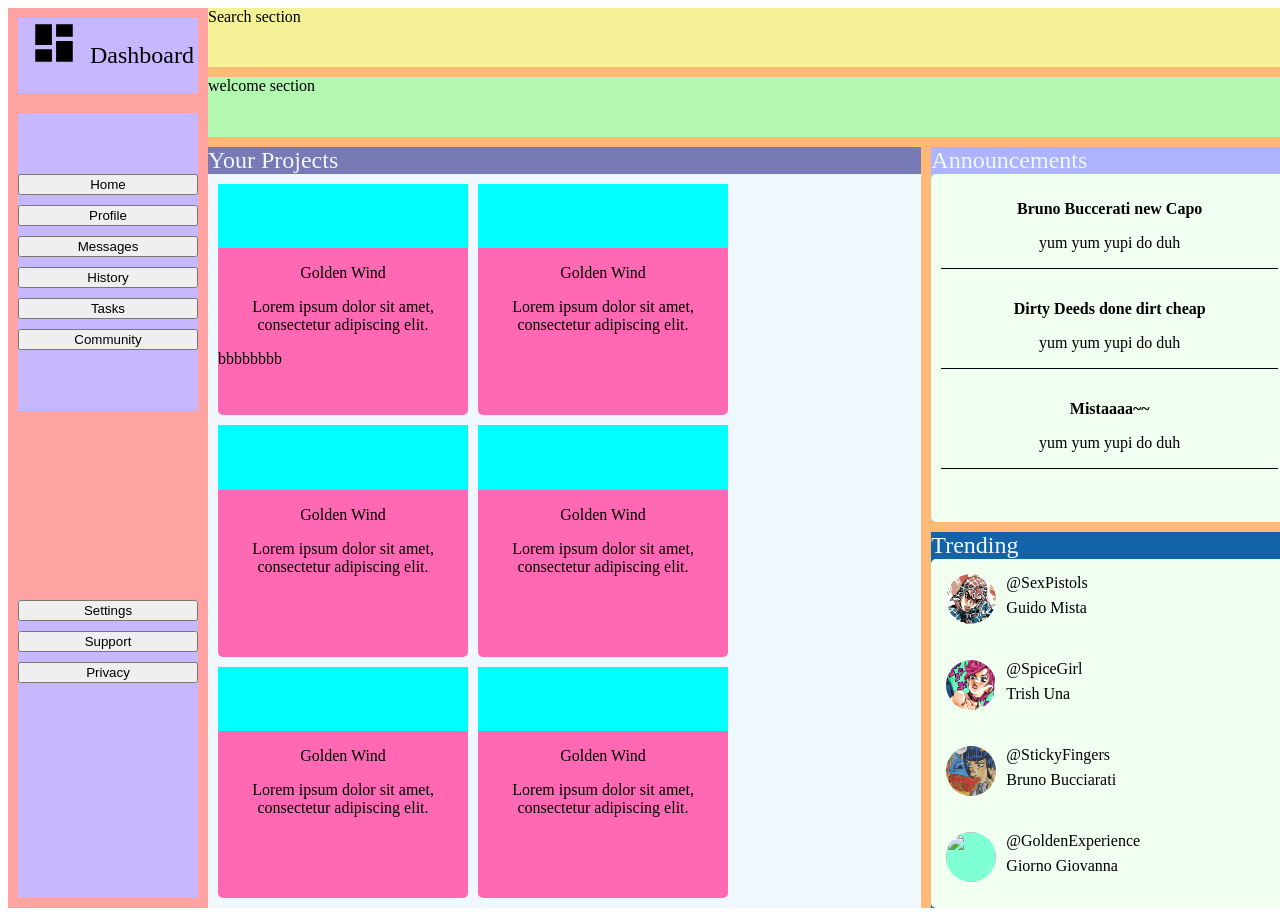
==== base.html @ cd418065 "setup scaffolding" ====
<!DOCTYPE html>
<html lang="en">
<head>
    <meta charset="UTF-8">
    <meta name="viewport" content="width=device-width, initial-scale=1.0">
    <title>Dashboard</title>
    <link rel="stylesheet" href="style.css">
   
</head>
<body>
    <div id="main-container">
        <div id="sidebar">
            <div id="icon">
                <img src="view-dashboard.svg" alt="dashboard icon">
                <p id="title">Dashboard</p>

            </div>
            <div id="general-btns">
                <button>Home</button>
                <button>Profile</button>
                <button>Messages</button>
                <button>History</button>
                <button>Tasks</button>
                <button>Community</button>

            </div>
            <div id="support-btns">
                <button>Settings</button>
                <button>Support</button>
                <button>Privacy</button>

            </div>
        
        </div>
        <div id="content">
            <div id="search">Search section</div>
            <div id="welcome">welcome section</div>
            <div id="projects">
                <div  class="section-title">Your Projects</div>
                <div id="projects-content">
                    <div class="project-card">
                        <div class="card-decor"></div>
                        <div class="card-content">
                        <p class="project-heading"> Golden Wind</p>
                        <p class="project-body">
                            Lorem ipsum dolor sit amet, consectetur adipiscing elit. 
                        </p>
                        </div>
                        <div class="card-icons">bbbbbbbb</div>
                        

                    </div>
                    <div class="project-card">
                        <div class="card-decor"></div>
                        <div class="card-content">
                        <p class="project-heading"> Golden Wind</p>
                        <p class="project-body">
                            Lorem ipsum dolor sit amet, consectetur adipiscing elit. 
                        </p>
                        </div>
                        <div class="card-icons"></div>
                        
                    </div>
                    <div class="project-card">
                        <div class="card-decor"></div>
                        <div class="card-content">
                        <p class="project-heading"> Golden Wind</p>
                        <p class="project-body">
                            Lorem ipsum dolor sit amet, consectetur adipiscing elit. 
                        </div>
                        <div class="card-icons"></div>
                        
                    </div>
                    <div class="project-card">
                        <div class="card-decor"></div>
                        <div class="card-content">
                        <p class="project-heading"> Golden Wind</p>
                        <p class="project-body">
                            Lorem ipsum dolor sit amet, consectetur adipiscing elit. 
                        </p>
                        </div>
                        <div class="card-icons"></div>
                        
                    </div>
                    <div class="project-card">
                        <div class="card-decor"></div>
                        <div class="card-content">
                        <p class="project-heading"> Golden Wind</p>
                        <p class="project-body">
                            Lorem ipsum dolor sit amet, consectetur adipiscing elit. 
                        </p>
                        </div>
                        <div class="card-icons"></div>
                        
                    </div>
                    <div class="project-card">
                        <div class="card-decor"></div>
                        <div class="card-content">
                        <p class="project-heading"> Golden Wind</p>
                        <p class="project-body">
                            Lorem ipsum dolor sit amet, consectetur adipiscing elit. 
                        </div>
                        <div class="card-icons"></div>
                        
                    </div>

                </div>

            </div>
            <div id="announcements">
                <div  class="section-title">Announcements</div>
                <div id="ann-content">
                    <div class="ann-item">
                        <p class="ann-heading">Bruno Buccerati new Capo</p>
                        <p class="ann-body">yum yum yupi do duh</p>
                    </div>
                    <div class="ann-item">
                        <p class="ann-heading">Dirty Deeds done dirt cheap</p>
                        <p class="ann-body">yum yum yupi do duh</p>
                    </div>
                    <div class="ann-item">
                        <p class="ann-heading">Mistaaaa~~</p>
                        <p class="ann-body">yum yum yupi do duh</p>
                    </div>
                </div>

            </div>
            <div id="trending">
                <div class="section-title">Trending</div>
                <div id="trending-content">
                    <div class="trend-grid">
                        <img class="trend-image" src="guido mista.jpeg" alt="">
                        <p class="trend-at">@SexPistols</p>
                        <p class="trend-name">Guido Mista</p>
                    </div>
                    <div class="trend-grid">
                        <img class="trend-image" src="trish.jpeg" alt="">
                        <p class="trend-at">@SpiceGirl</p>
                        <p class="trend-name">Trish Una</p>
                    </div>
                    <div class="trend-grid">
                        <img class="trend-image" src="bruno.jpeg" alt="">
                        <p class="trend-at">@StickyFingers</p>
                        <p class="trend-name">Bruno Bucciarati</p>
                    </div>
                    <div class="trend-grid">
                        <img class="trend-image" src="" alt="">
                        <p class="trend-at">@GoldenExperience</p>
                        <p class="trend-name">Giorno Giovanna</p>
                    </div>
                </div>
            </div>
        </div>
    </div>
</body>
</html>
---- style.css ----
#main-container{
    min-width: 100vw;
    min-height: 100vh;
    display: grid;
    grid-template-columns: minmax(max-content,200px) 3fr ;
}
#sidebar{
    background-color: rgb(255, 162, 162);
    display: grid;
    gap:20px;
    grid-template-rows: max-content 2fr 1fr 2fr ;
    grid-template-areas: "title"
                        "general-buttons"
                        "."
                        "support-buttons";
    padding: 10px;
                        
}
#general-btns{
    grid-area: general-buttons;
    background-color: rgb(199, 183, 255);
    display: flex;
    flex-flow: column;
    gap: 10px;
    justify-content: center;
}
#support-btns{
    grid-area: support-buttons;
    background-color: rgb(199, 183, 255);
    display: flex;
    flex-flow: column;
    gap: 10px;
    justify-content: flex-start;
}
#icon{
    grid-area: title;
    display: flex;
    flex-basis: row;
    font-size: 1.5rem;
    justify-content: baseline;
    background-color: rgb(199, 183, 255);
}
#icon>img{
    width:clamp(50px,40%,150px);
    height:clamp(50px,40%,150px);
    
}
#content{
    background-color: rgb(255, 185, 119);
    display: grid;
    gap: 10px;

    grid-template-columns: 2fr 1fr;
    grid-template-rows: 1fr 1fr 2fr 2fr 2fr 2fr 2fr 2fr ;
    grid-template-areas: "search search"
                            "welcome welcome"
                            "projects announcements"
                            "projects announcements"
                            "projects announcements"
                            "projects trending"
                            "projects trending"
                            "projects trending";
}
.section-title{
    color: aliceblue;
    font-size: 1.5rem;
}
#search{
    background-color: rgb(244, 241, 151);
    grid-area: search;
}
#welcome{
    background-color: rgb(178, 248, 176);
    grid-area: welcome;
}
#announcements,#trending,#projects{
    display: grid;
    grid-template-rows: max-content 1fr ;
}
#projects{
    background-color: rgb(119, 122, 180);
    grid-area: projects;
}
#projects-content{
    background-color: aliceblue;
    padding: 10px;
    display: grid;
    grid-template-columns: repeat(auto-fill,minmax(min-content,250px));
    gap: 10px;

}
.project-card{
    min-width: 200px;
    min-height: 150px;
    margin: 0;
    background-color: hotpink;
    display: flex;
    flex-flow: column wrap;
    border-radius: 5px;
    
}
.card-decor{
    background-color: aqua;
    flex: 1;
    width: 100%;
    height: 9px;
}
.card-content{
    text-align: center;
    flex: 1;
}
.card-icons{
   flex: 1;

     
}

#ann-content, #trending-content{
    display: flex;
    flex-flow: column;
    justify-content: flex-start;
    text-align: center;
    padding: 10px;
    background-color: honeydew;
    border-radius: 5px;
    gap: 15px;
}

#announcements{
    background-color: rgb(172, 180, 255);
    grid-area: announcements;
    
    
}
.ann-heading{
    font-weight: bolder;
    
}
.ann-item{
    border-bottom: 1px solid black;
}

#trending{
    background-color: rgb(19, 99, 169);
    grid-area: trending;
   
}

.trend-grid{
    display: grid;
    grid-template-columns: max-content 1fr;
    grid-template-rows: repeat(2,max-content);
    grid-template-areas: "image at"
                        "image name";
    
    padding: 5px;
    column-gap: 10px;
    flex: 1;
    
    
   
}
.trend-grid .trend-image{
    grid-area: image;
    background-color: aquamarine;
    border-radius: 50%;
    width: 50px;
    height: 50px;
    
   
}
.trend-grid .trend-at{
    grid-area: at;
    justify-self: start;
    
    
}
.trend-grid .trend-name{
    grid-area: name;
    justify-self: start;
    align-self: self-start;
    
    
}
.trend-at, .trend-name{
    margin: 0;
    padding: 0;

}
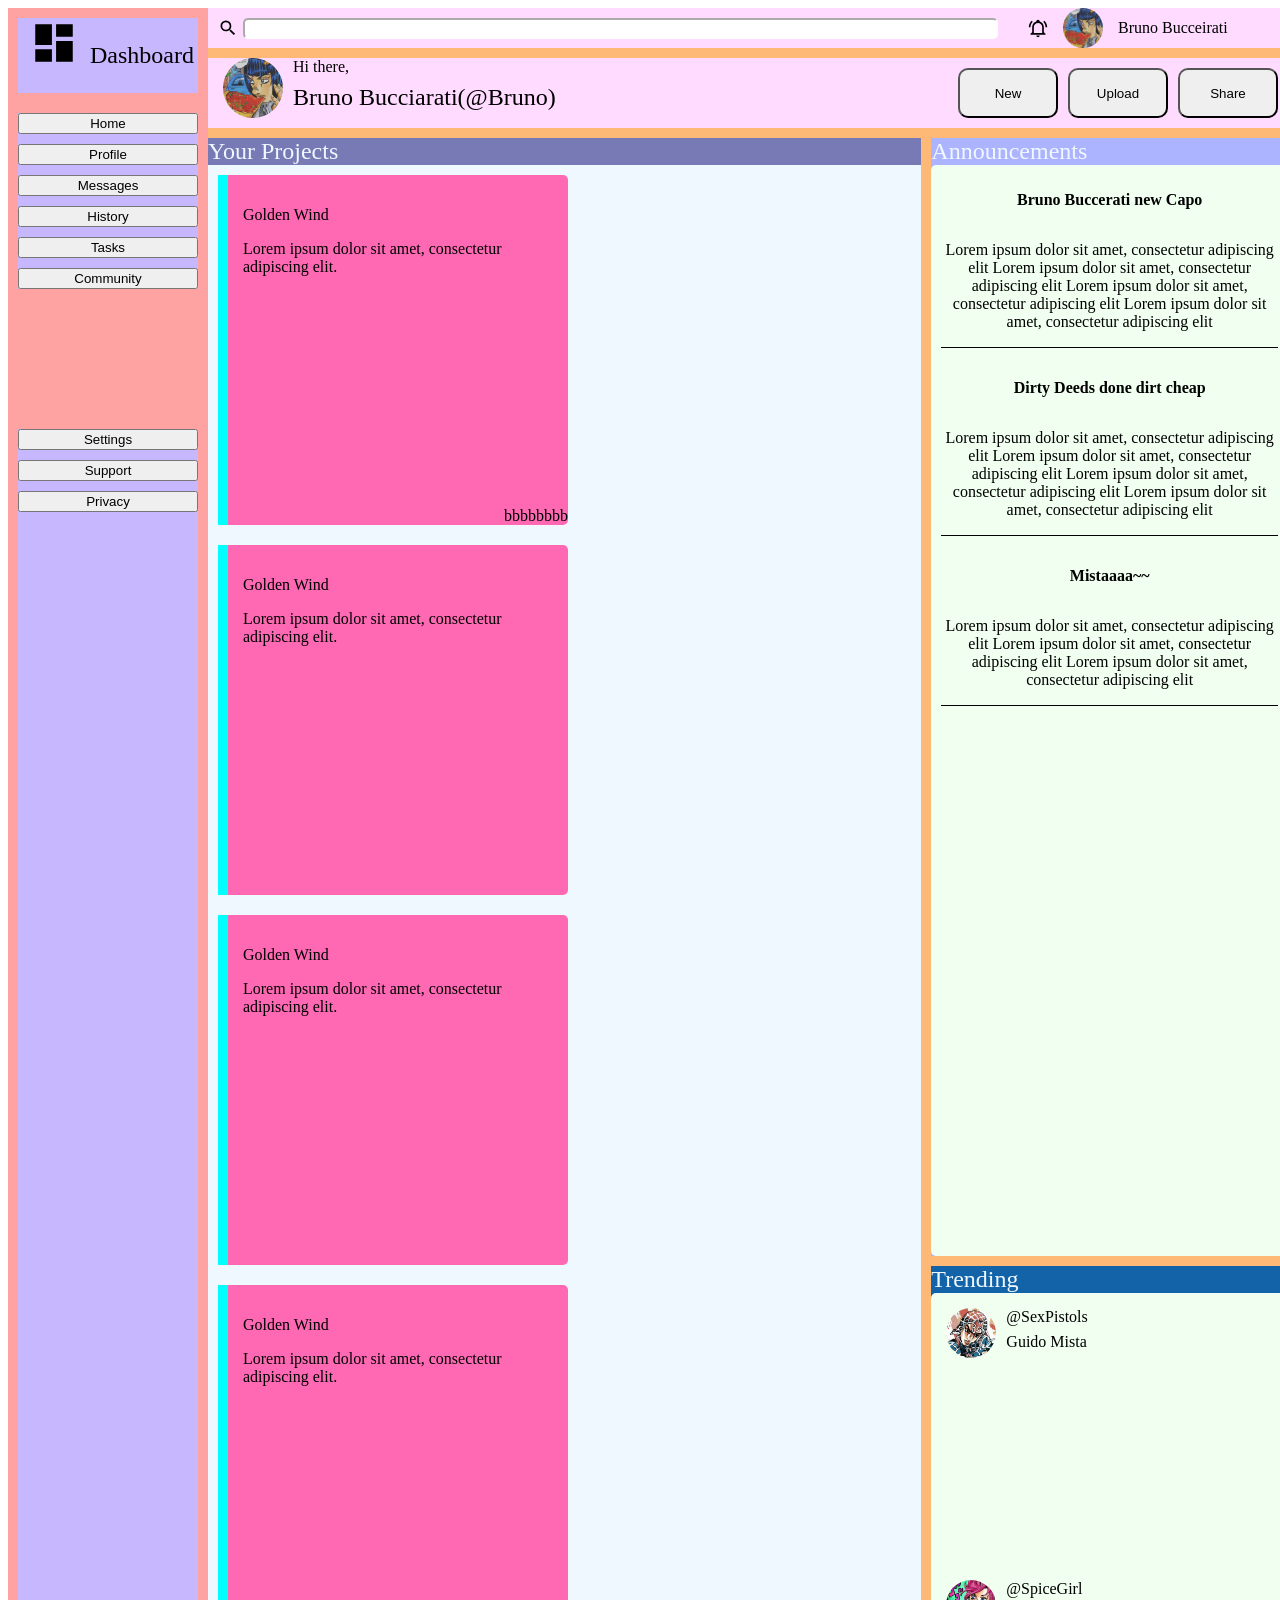
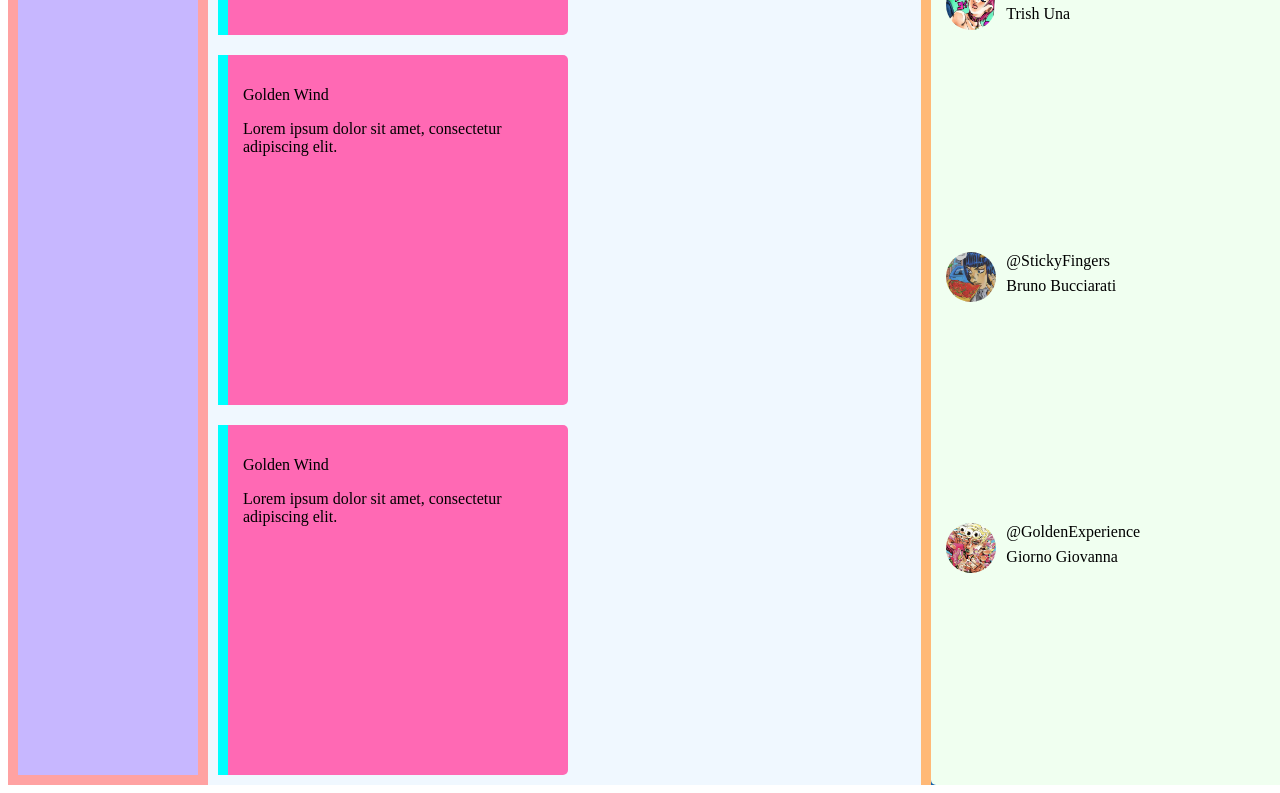
==== commit 068c49d4: "Completed placing elements and setting layouts" ====
--- a/base.html
+++ b/base.html
@@ -33,8 +33,34 @@
         
         </div>
         <div id="content">
-            <div id="search">Search section</div>
-            <div id="welcome">welcome section</div>
+            <div id="search">
+                <div id="search-sec">
+                    <img id="magnify" src="magnify.svg">
+                    <search id="search-box">
+                        <input type="search" id="search-in">
+                    </search>
+                </div>
+            <div id="search-icons">
+                <img id="bell" src="bell-ring-outline.svg">
+                <img id="profile" src="bruno.jpeg">
+                <p id="profile-name">Bruno Bucceirati</p>
+                
+
+            </div>
+            </div>
+            <div id="welcome">
+                <div id="welcome-info">
+                    <img id="welcome-image" src="bruno.jpeg">
+                    <p id="hi">Hi there, </p>
+                    <p id="welcome-name"> Bruno Bucciarati(@Bruno)</p>
+                </div>
+                <div id="welcome-buttons">
+                    <button id="new">New</button>
+                    <button id="upload">Upload</button>
+                    <button id="share">Share</button>
+
+                </div>
+            </div>
             <div id="projects">
                 <div  class="section-title">Your Projects</div>
                 <div id="projects-content">
@@ -66,7 +92,7 @@
                         <div class="card-content">
                         <p class="project-heading"> Golden Wind</p>
                         <p class="project-body">
-                            Lorem ipsum dolor sit amet, consectetur adipiscing elit. 
+                            Lorem ipsum dolor sit amet, consectetur adipiscing elit. </p>
                         </div>
                         <div class="card-icons"></div>
                         
@@ -98,7 +124,7 @@
                         <div class="card-content">
                         <p class="project-heading"> Golden Wind</p>
                         <p class="project-body">
-                            Lorem ipsum dolor sit amet, consectetur adipiscing elit. 
+                            Lorem ipsum dolor sit amet, consectetur adipiscing elit. </p>
                         </div>
                         <div class="card-icons"></div>
                         
@@ -112,15 +138,30 @@
                 <div id="ann-content">
                     <div class="ann-item">
                         <p class="ann-heading">Bruno Buccerati new Capo</p>
-                        <p class="ann-body">yum yum yupi do duh</p>
+                        <p class="ann-body">
+                            Lorem ipsum dolor sit amet, consectetur adipiscing elit
+                            Lorem ipsum dolor sit amet, consectetur adipiscing elit
+                            Lorem ipsum dolor sit amet, consectetur adipiscing elit
+                            Lorem ipsum dolor sit amet, consectetur adipiscing elit
+                        </p>
                     </div>
                     <div class="ann-item">
                         <p class="ann-heading">Dirty Deeds done dirt cheap</p>
-                        <p class="ann-body">yum yum yupi do duh</p>
+                        <p class="ann-body">
+                            Lorem ipsum dolor sit amet, consectetur adipiscing elit
+                            Lorem ipsum dolor sit amet, consectetur adipiscing elit
+                            Lorem ipsum dolor sit amet, consectetur adipiscing elit
+                            Lorem ipsum dolor sit amet, consectetur adipiscing elit
+                           
+                        </p>
                     </div>
                     <div class="ann-item">
                         <p class="ann-heading">Mistaaaa~~</p>
-                        <p class="ann-body">yum yum yupi do duh</p>
+                        <p class="ann-body">
+                            Lorem ipsum dolor sit amet, consectetur adipiscing elit
+                            Lorem ipsum dolor sit amet, consectetur adipiscing elit
+                            Lorem ipsum dolor sit amet, consectetur adipiscing elit
+                        </p>
                     </div>
                 </div>
 
@@ -144,9 +185,9 @@
                         <p class="trend-name">Bruno Bucciarati</p>
                     </div>
                     <div class="trend-grid">
-                        <img class="trend-image" src="" alt="">
+                        <img class="trend-image" src="giorno.jpg" alt="">
                         <p class="trend-at">@GoldenExperience</p>
-                        <p class="trend-name">Giorno Giovanna</p>
+                        <p class="trend-name">Giorno Giovanna </p>
                     </div>
                 </div>
             </div>
--- a/style.css
+++ b/style.css
@@ -9,7 +9,7 @@
     background-color: rgb(255, 162, 162);
     display: grid;
     gap:20px;
-    grid-template-rows: max-content 2fr 1fr 2fr ;
+    grid-template-rows: max-content max-content 100px 1fr ;
     grid-template-areas: "title"
                         "general-buttons"
                         "."
@@ -23,8 +23,9 @@
     display: flex;
     flex-flow: column;
     gap: 10px;
-    justify-content: center;
-}
+    justify-content: flex-start;
+}
+
 #support-btns{
     grid-area: support-buttons;
     background-color: rgb(199, 183, 255);
@@ -36,7 +37,7 @@
 #icon{
     grid-area: title;
     display: flex;
-    flex-basis: row;
+    flex-flow: row;
     font-size: 1.5rem;
     justify-content: baseline;
     background-color: rgb(199, 183, 255);
@@ -52,7 +53,7 @@
     gap: 10px;
 
     grid-template-columns: 2fr 1fr;
-    grid-template-rows: 1fr 1fr 2fr 2fr 2fr 2fr 2fr 2fr ;
+    grid-template-rows: max-content max-content 2fr 2fr 2fr 2fr 2fr 2fr ;
     grid-template-areas: "search search"
                             "welcome welcome"
                             "projects announcements"
@@ -67,17 +68,117 @@
     font-size: 1.5rem;
 }
 #search{
-    background-color: rgb(244, 241, 151);
+    display: grid;
+    grid-template-columns: 1fr max-content;
+   
+    gap: 10px;
+    background-color: rgb(254, 219, 255);
+}
+#search{
+    
     grid-area: search;
+    
+}
+#search-sec, #search-icons{
+    display: flex;
+    flex-flow: row wrap;
+    gap: 5px;
+    margin: 0;
+    align-items: center;
+    padding-left: 10px;
+    padding-right: 10px;
+    
+    justify-content: flex-start;
+}
+
+#search-box{
+    flex: 1;
+}
+#search-in{
+    width: 100%;
+    border-radius: 5px;
+    border-color: white;
+}
+#bell, #magnify{
+    width:20px;
+    height: 20px;
+    
+}
+#profile{
+    
+    width:40px;
+    height: 40px;
+    border-radius: 50%;
+}
+#profile-name{
+    flex: 1 1 auto;
+    width:150px;
+    margin:10px
+    
+}
+#bell{
+    margin-right:10px ;
 }
 #welcome{
-    background-color: rgb(178, 248, 176);
     grid-area: welcome;
+    display: grid;
+    grid-template-columns: 1fr 1fr;
+   
+    gap: 10px;
+    background-color: rgb(254, 219, 255);
+}
+#welcome-info{
+    display: grid;
+    grid-template-columns: max-content 1fr;
+    grid-template-rows: repeat(2,max-content);
+    grid-template-areas: "wel-image hi"
+                        "wel-image name";
+    padding-left:15px;
+    column-gap: 10px;
+}
+#hi{
+    
+    grid-area: hi;
+    
+}
+#welcome-name{
+    font-weight: 300;
+    font-size: 1.5rem;
+    grid-area: name;
+}
+
+#welcome-image{
+    width: 60px;
+    height:60px;
+    border-radius: 50%;
+    grid-area: wel-image;
+}
+#welcome-buttons{
+    
+    display: flex;
+    flex-flow: row wrap;
+    gap: 10px;
+    justify-content: flex-end;
+    padding: 10px;
+   
+}
+#welcome-buttons > *{
+    flex: 1 1 50px ;
+    
+    height: 50px;
+    border-radius: 10px;
+    min-width:50px;
+    max-width:100px;
+
+
+    
 }
 #announcements,#trending,#projects{
     display: grid;
     grid-template-rows: max-content 1fr ;
-}
+
+}
+
 #projects{
     background-color: rgb(119, 122, 180);
     grid-area: projects;
@@ -85,33 +186,47 @@
 #projects-content{
     background-color: aliceblue;
     padding: 10px;
-    display: grid;
-    grid-template-columns: repeat(auto-fill,minmax(min-content,250px));
-    gap: 10px;
+    
+    display: flex;
+    flex-flow: row wrap;
+    gap: 20px;
+    align-content: flex-start;
 
 }
 .project-card{
-    min-width: 200px;
+    
+    max-width: 350px;
     min-height: 150px;
+    height: 350px;
+
     margin: 0;
     background-color: hotpink;
-    display: flex;
-    flex-flow: column wrap;
     border-radius: 5px;
+
+    flex: 1 1 auto;
+
+    display: grid;
+    grid-template-columns: 10px 1fr;
+    grid-template-rows: max-content 1fr max-content;
+    grid-template-areas: "decor heading"
+                        "decor content"
+                        "decor icons";
+    gap: 15px;
     
 }
 .card-decor{
     background-color: aqua;
-    flex: 1;
-    width: 100%;
-    height: 9px;
+    grid-area: decor;
 }
 .card-content{
-    text-align: center;
-    flex: 1;
-}
+    grid-area: content;
+    
+    
+}
+
 .card-icons{
-   flex: 1;
+   grid-area: icons;
+   justify-self: right;
 
      
 }
@@ -129,16 +244,20 @@
 
 #announcements{
     background-color: rgb(172, 180, 255);
-    grid-area: announcements;
-    
-    
-}
-.ann-heading{
-    font-weight: bolder;
-    
-}
+    grid-area: announcements;  
+    
+}
+
 .ann-item{
     border-bottom: 1px solid black;
+    display: flex;
+    flex-flow: column;
+}
+.ann-item >*{
+    flex: 1;
+}
+.ann-heading{
+    font-weight: bolder;   
 }
 
 #trending{
@@ -148,6 +267,7 @@
 }
 
 .trend-grid{
+    max-height: max-content;
     display: grid;
     grid-template-columns: max-content 1fr;
     grid-template-rows: repeat(2,max-content);
@@ -159,11 +279,12 @@
     flex: 1;
     
     
+    
    
 }
 .trend-grid .trend-image{
     grid-area: image;
-    background-color: aquamarine;
+    background-color: rgb(226, 226, 226);
     border-radius: 50%;
     width: 50px;
     height: 50px;
@@ -183,7 +304,7 @@
     
     
 }
-.trend-at, .trend-name{
+.trend-at, .trend-name, #welcome-name,#hi{
     margin: 0;
     padding: 0;
 
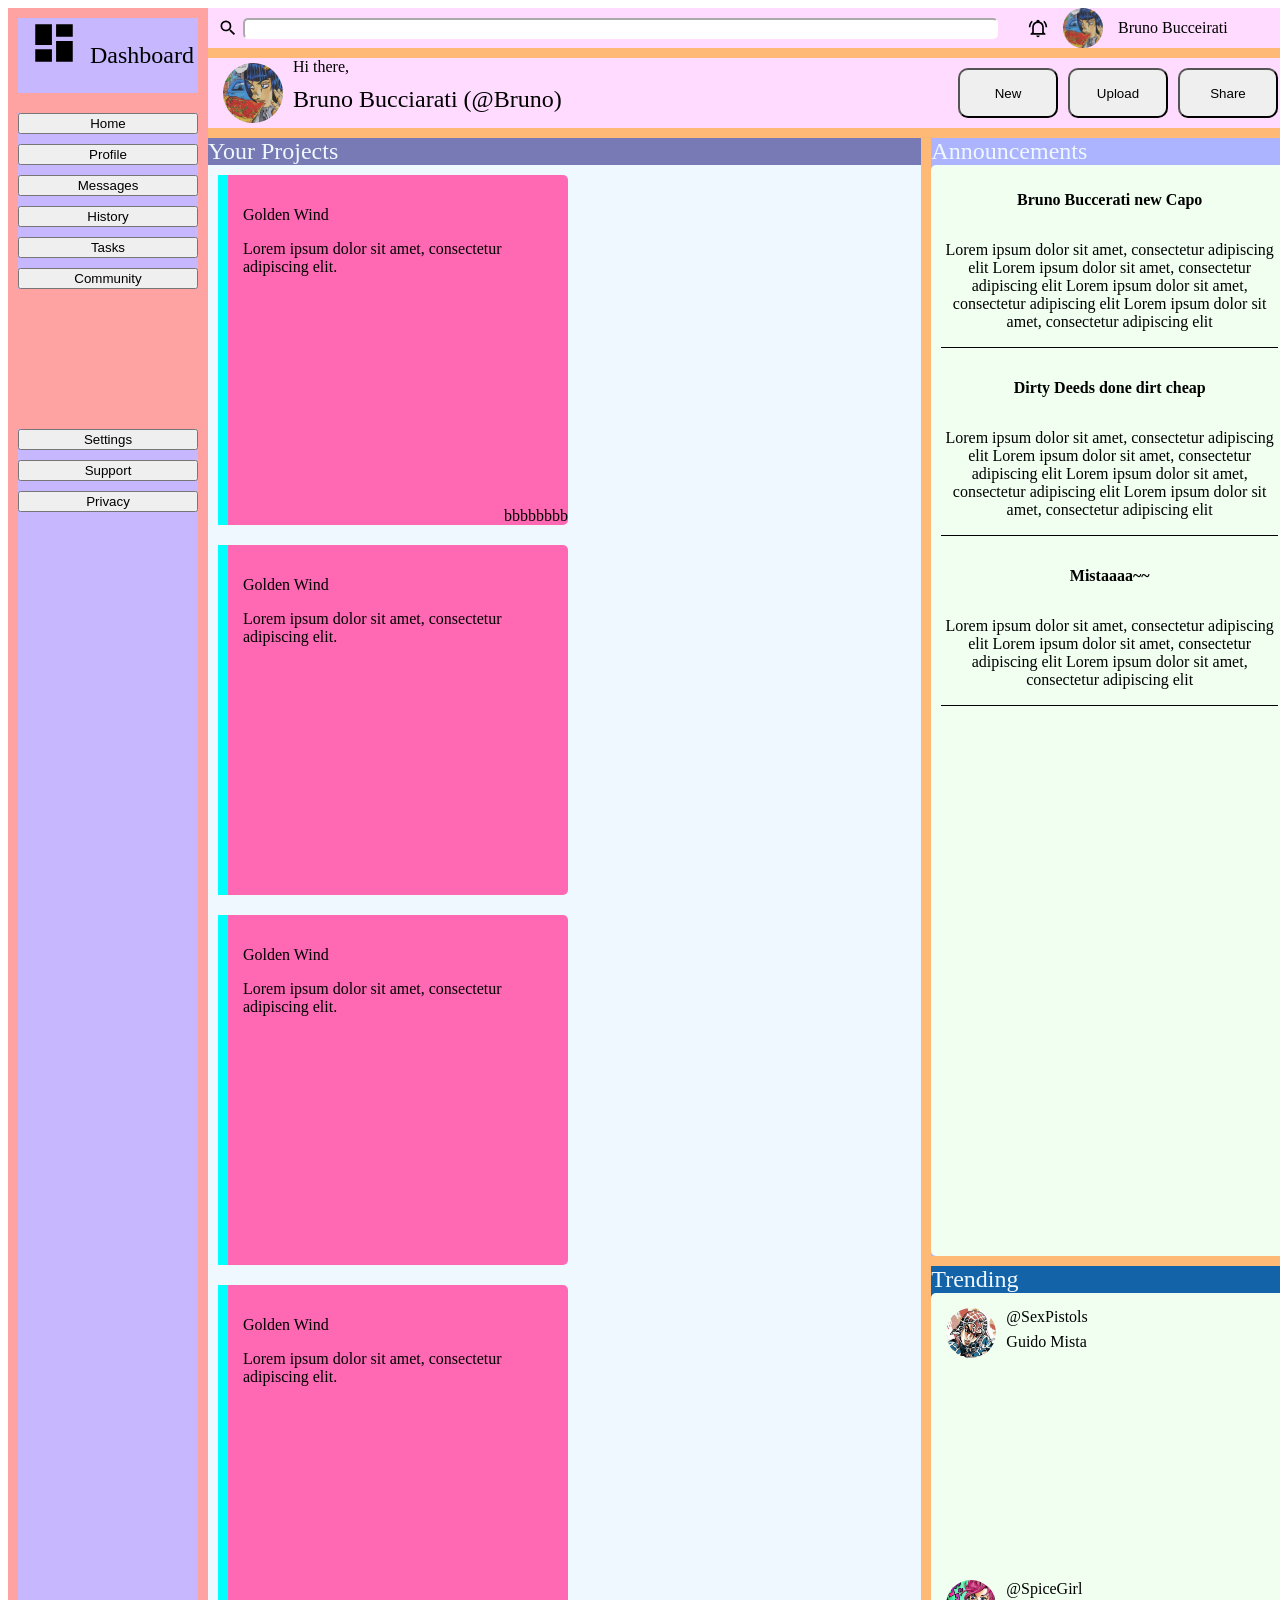
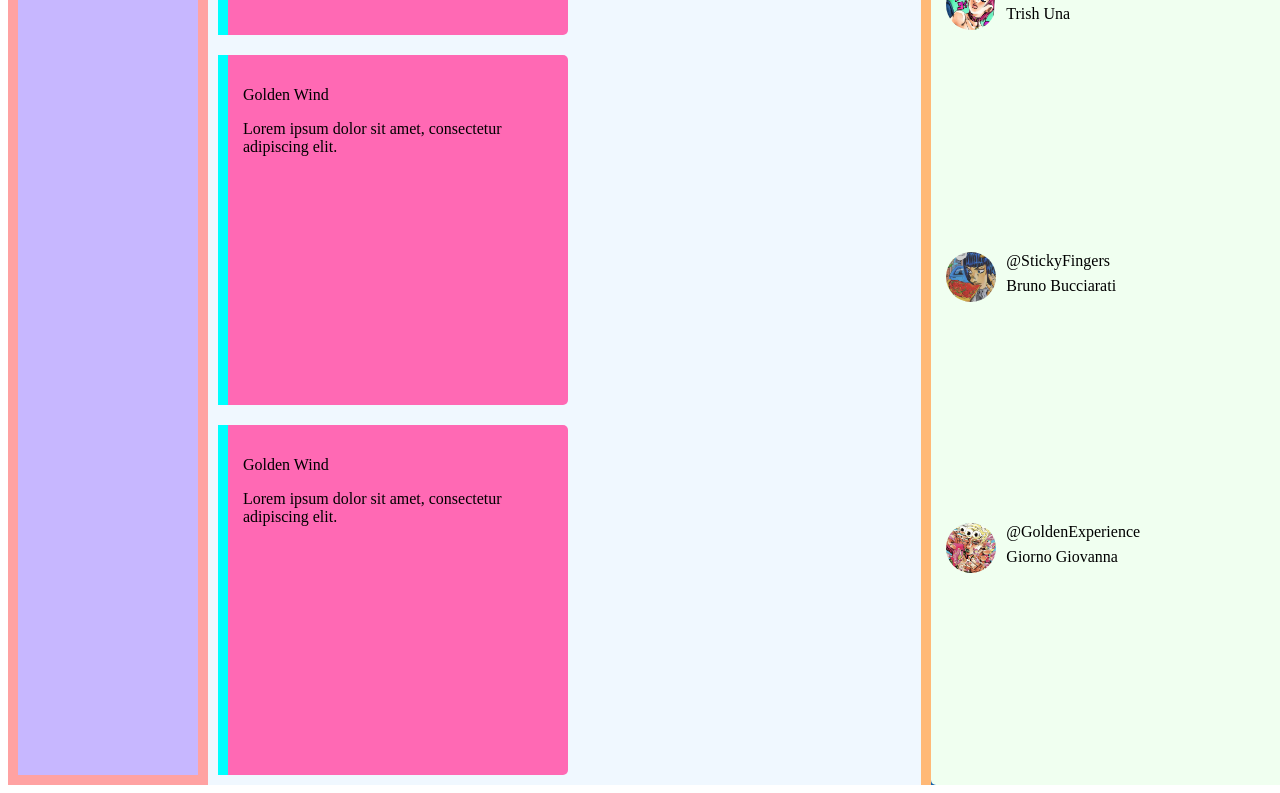
==== commit 754462d9: "changed welcome section grid row measurements" ====
--- a/base.html
+++ b/base.html
@@ -52,7 +52,7 @@
                 <div id="welcome-info">
                     <img id="welcome-image" src="bruno.jpeg">
                     <p id="hi">Hi there, </p>
-                    <p id="welcome-name"> Bruno Bucciarati(@Bruno)</p>
+                    <p id="welcome-name"> Bruno Bucciarati (@Bruno)</p>
                 </div>
                 <div id="welcome-buttons">
                     <button id="new">New</button>
--- a/style.css
+++ b/style.css
@@ -74,10 +74,8 @@
     gap: 10px;
     background-color: rgb(254, 219, 255);
 }
-#search{
-    
-    grid-area: search;
-    
+#search{ 
+    grid-area: search;   
 }
 #search-sec, #search-icons{
     display: flex;
@@ -122,14 +120,14 @@
 #welcome{
     grid-area: welcome;
     display: grid;
-    grid-template-columns: 1fr 1fr;
-   
+    grid-template-columns: repeat(2,minmax(min-content,1fr));
+    
     gap: 10px;
     background-color: rgb(254, 219, 255);
 }
 #welcome-info{
     display: grid;
-    grid-template-columns: max-content 1fr;
+    grid-template-columns: max-content auto;
     grid-template-rows: repeat(2,max-content);
     grid-template-areas: "wel-image hi"
                         "wel-image name";
@@ -152,6 +150,7 @@
     height:60px;
     border-radius: 50%;
     grid-area: wel-image;
+    margin-top: 5px;
 }
 #welcome-buttons{
     
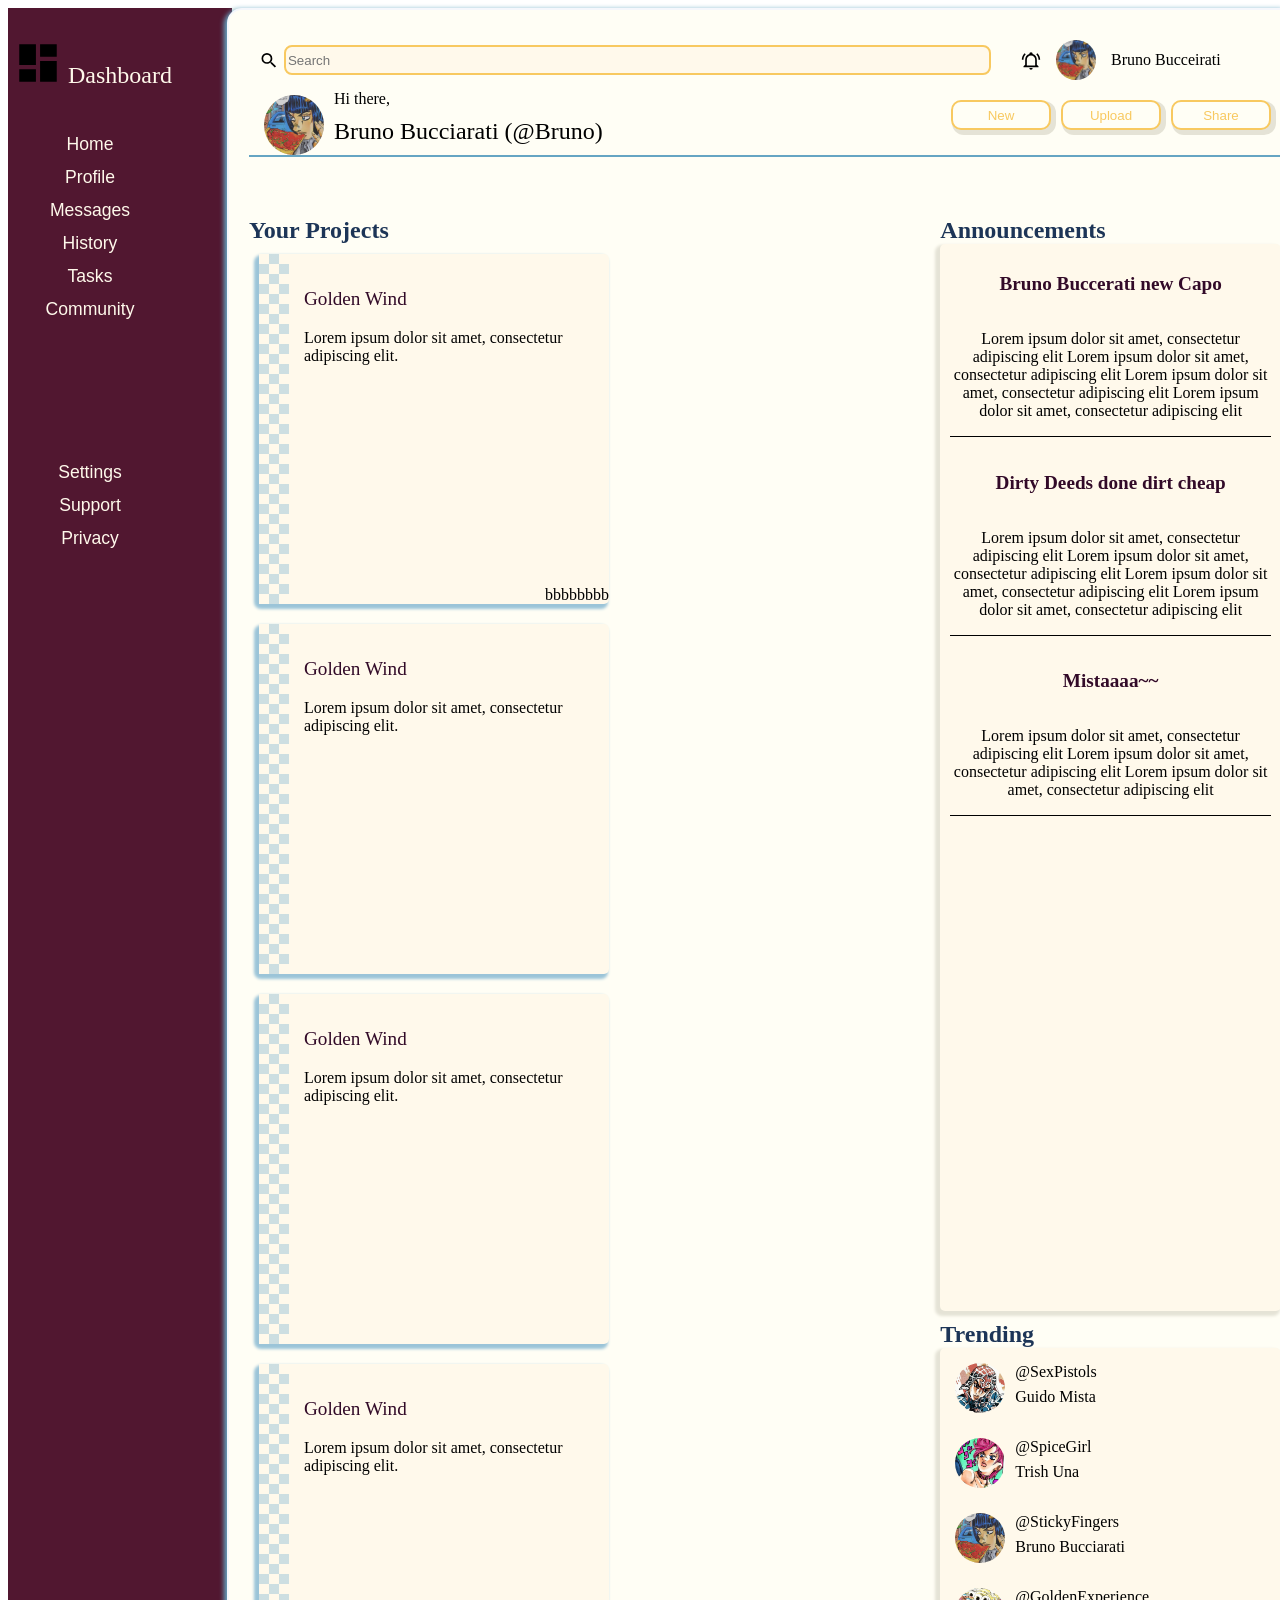
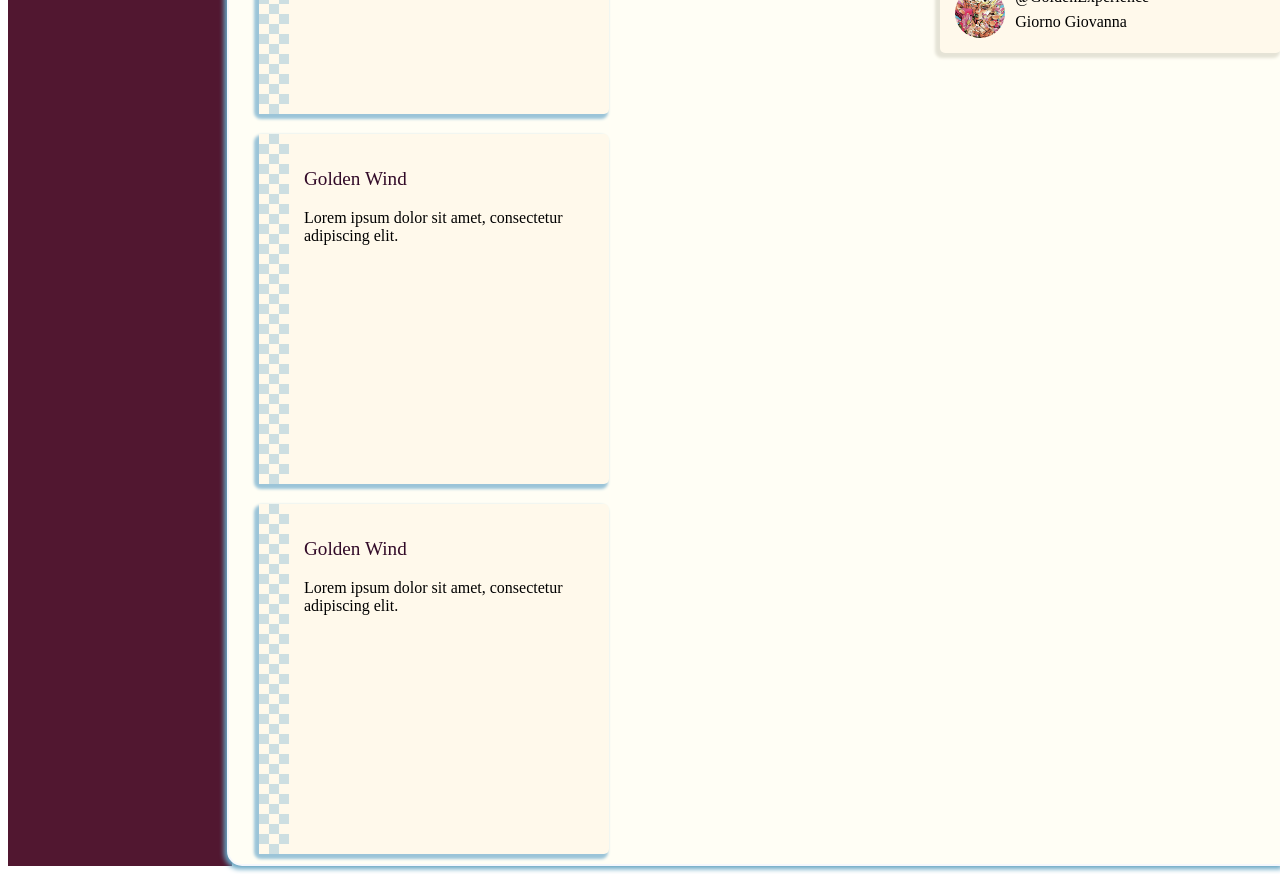
==== commit db33b693: "Starting page color design" ====
--- a/base.html
+++ b/base.html
@@ -37,7 +37,7 @@
                 <div id="search-sec">
                     <img id="magnify" src="magnify.svg">
                     <search id="search-box">
-                        <input type="search" id="search-in">
+                        <input placeholder="Search" type="search" id="search-in">
                     </search>
                 </div>
             <div id="search-icons">
--- a/style.css
+++ b/style.css
@@ -1,12 +1,33 @@
+:root{
+    --background-color:rgb(255, 254, 245);
+    --card-bkg-col:rgb(255, 249, 235);
+    --important-text:#320A28;
+    --main-blue:rgb(155,196,216);
+    --other-blue:rgb(155,196,216);
+    --dark-blue:rgb(102, 165, 195);
+    --main-yellow:rgb(248, 201, 96);
+    --main-whitish:rgb(245, 247, 252);
+    --shadow-col:rgb(229, 227, 214);
+    --side-bkg:#511730;
+    --side-btn-col:var(--card-bkg-col);
+    --section-title-col:#1D3557;
+};
+html{
+    background-color: var(--main-blue);
+}
 
 #main-container{
+    position: relative;
+    background-color: var(--background-color);
     min-width: 100vw;
     min-height: 100vh;
     display: grid;
     grid-template-columns: minmax(max-content,200px) 3fr ;
 }
 #sidebar{
-    background-color: rgb(255, 162, 162);
+    position: relative;
+    z-index: 1;
+    background-color: var(--side-bkg);
     display: grid;
     gap:20px;
     grid-template-rows: max-content max-content 100px 1fr ;
@@ -14,21 +35,27 @@
                         "general-buttons"
                         "."
                         "support-buttons";
-    padding: 10px;
+    padding-right: 60px;
+    padding-top: 30px;
                         
 }
 #general-btns{
     grid-area: general-buttons;
-    background-color: rgb(199, 183, 255);
+    
     display: flex;
     flex-flow: column;
     gap: 10px;
     justify-content: flex-start;
 }
-
+#general-btns > button, #support-btns >button{
+    background-color:var(--side-bkg) ;
+    border: none;
+    color: var(--side-btn-col);
+    font-size: 1.1rem;
+}
 #support-btns{
     grid-area: support-buttons;
-    background-color: rgb(199, 183, 255);
+    
     display: flex;
     flex-flow: column;
     gap: 10px;
@@ -40,7 +67,8 @@
     flex-flow: row;
     font-size: 1.5rem;
     justify-content: baseline;
-    background-color: rgb(199, 183, 255);
+    color: var(--side-btn-col);
+    
 }
 #icon>img{
     width:clamp(50px,40%,150px);
@@ -48,10 +76,17 @@
     
 }
 #content{
-    background-color: rgb(255, 185, 119);
-    display: grid;
-    gap: 10px;
-
+    border: 2px solid var(--main-whitish);
+    box-shadow: -2px 2px 5px 1px var(--dark-blue);
+    position: relative;
+    z-index: 2;
+    right: 5px;
+    background-color: var(--background-color);
+    padding-left: 20px;
+    display: grid;
+    gap: 10px;
+    border-top-left-radius: 15px;
+    border-bottom-left-radius: 15px;
     grid-template-columns: 2fr 1fr;
     grid-template-rows: max-content max-content 2fr 2fr 2fr 2fr 2fr 2fr ;
     grid-template-areas: "search search"
@@ -64,15 +99,19 @@
                             "projects trending";
 }
 .section-title{
-    color: aliceblue;
+    color: var(--section-title-col);
     font-size: 1.5rem;
+    font-weight:bolder;
 }
 #search{
+    margin-top: 30px;
+    
+    
     display: grid;
     grid-template-columns: 1fr max-content;
    
     gap: 10px;
-    background-color: rgb(254, 219, 255);
+    
 }
 #search{ 
     grid-area: search;   
@@ -93,13 +132,18 @@
     flex: 1;
 }
 #search-in{
+    border: 2px solid var(--dark-blue);
+    height: 30px;
     width: 100%;
-    border-radius: 5px;
-    border-color: white;
+    border-radius: 8px;
+    border-color: var(--main-yellow);
+    color: var(--dark-blue);
+    background-color: var(--card-bkg-col);
+    
 }
 #bell, #magnify{
     width:20px;
-    height: 20px;
+    height: 25px;
     
 }
 #profile{
@@ -121,9 +165,10 @@
     grid-area: welcome;
     display: grid;
     grid-template-columns: repeat(2,minmax(min-content,1fr));
-    
-    gap: 10px;
-    background-color: rgb(254, 219, 255);
+    border-bottom: 2px solid var(--dark-blue);
+    gap: 10px;
+    
+    
 }
 #welcome-info{
     display: grid;
@@ -153,7 +198,7 @@
     margin-top: 5px;
 }
 #welcome-buttons{
-    
+    align-content: flex-start;
     display: flex;
     flex-flow: row wrap;
     gap: 10px;
@@ -163,8 +208,11 @@
 }
 #welcome-buttons > *{
     flex: 1 1 50px ;
-    
-    height: 50px;
+    color: var(--main-yellow);
+    background-color: var(--background-color);
+    border: 2px solid var(--main-yellow);
+    box-shadow: 3px 3px 0 2px var(--shadow-col);
+    height: 30px;
     border-radius: 10px;
     min-width:50px;
     max-width:100px;
@@ -179,11 +227,11 @@
 }
 
 #projects{
-    background-color: rgb(119, 122, 180);
+    margin-top: 50px;
     grid-area: projects;
 }
 #projects-content{
-    background-color: aliceblue;
+    
     padding: 10px;
     
     display: flex;
@@ -197,15 +245,16 @@
     max-width: 350px;
     min-height: 150px;
     height: 350px;
-
+    
     margin: 0;
-    background-color: hotpink;
+    background-color: var(--card-bkg-col);
     border-radius: 5px;
-
+    box-shadow: -3px 3px 3px 2px var(--other-blue)
+     ;
     flex: 1 1 auto;
 
     display: grid;
-    grid-template-columns: 10px 1fr;
+    grid-template-columns: 30px 1fr;
     grid-template-rows: max-content 1fr max-content;
     grid-template-areas: "decor heading"
                         "decor content"
@@ -214,13 +263,24 @@
     
 }
 .card-decor{
-    background-color: aqua;
+   
     grid-area: decor;
+    background-color: var(--card-bkg-col);
+background-image: linear-gradient(45deg, #9bc4d880 25%, transparent 25%, transparent 75%, #9bc4d880 75%), linear-gradient(45deg, #9bc4d880 25%, transparent 25%, transparent 75%, #9bc4d880 75%);
+background-position: 10px 10px, 20px 20px;
+background-size: 20px 20px;
+
 }
 .card-content{
     grid-area: content;
     
     
+}
+.project-heading, .ann-heading{
+    color: var(--important-text);
+    font-weight: 200;
+    font-size: 1.2em;
+   
 }
 
 .card-icons{
@@ -236,13 +296,15 @@
     justify-content: flex-start;
     text-align: center;
     padding: 10px;
-    background-color: honeydew;
+    
+    background-color: var(--card-bkg-col);
+    box-shadow: -3px 3px 3px 2px rgb( 229, 227, 214) ;
     border-radius: 5px;
     gap: 15px;
 }
 
 #announcements{
-    background-color: rgb(172, 180, 255);
+   margin-top: 50px;
     grid-area: announcements;  
     
 }
@@ -257,10 +319,11 @@
 }
 .ann-heading{
     font-weight: bolder;   
+    
 }
 
 #trending{
-    background-color: rgb(19, 99, 169);
+    height: max-content;
     grid-area: trending;
    
 }
@@ -283,7 +346,7 @@
 }
 .trend-grid .trend-image{
     grid-area: image;
-    background-color: rgb(226, 226, 226);
+    
     border-radius: 50%;
     width: 50px;
     height: 50px;
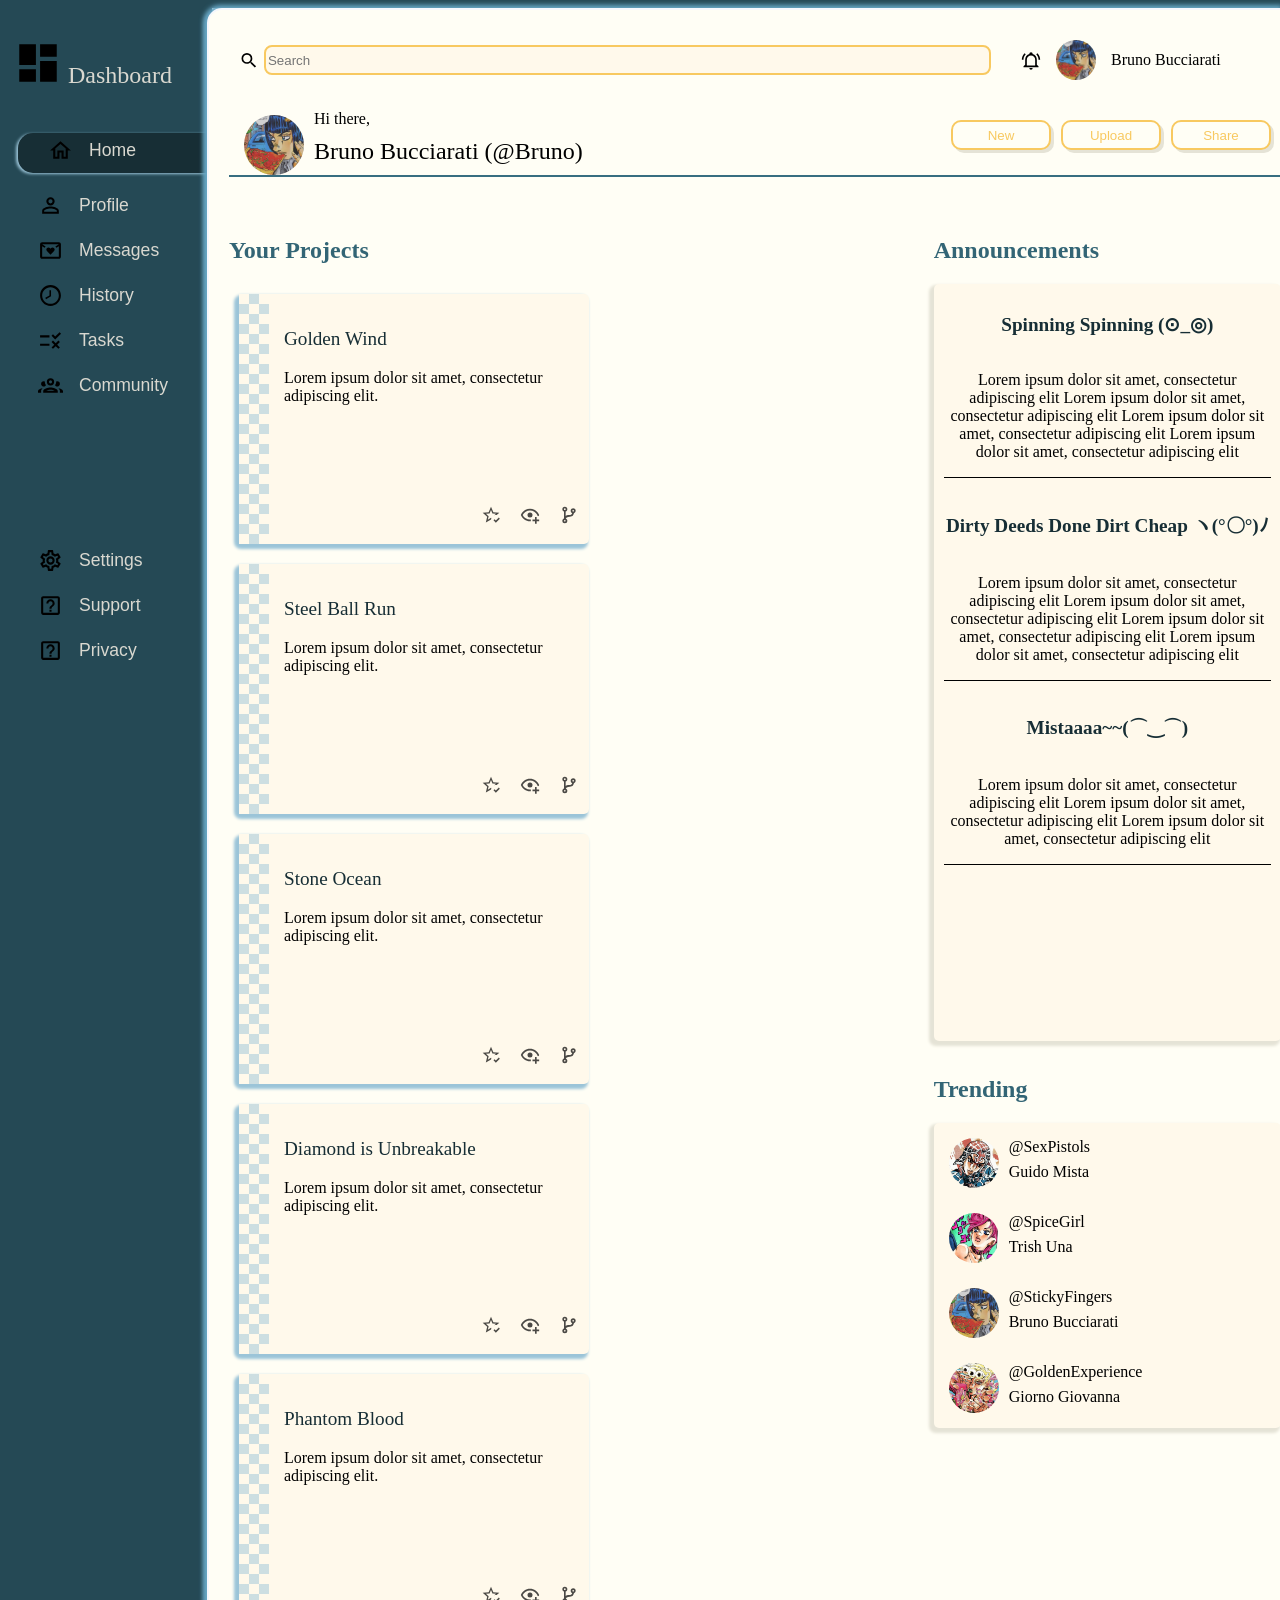
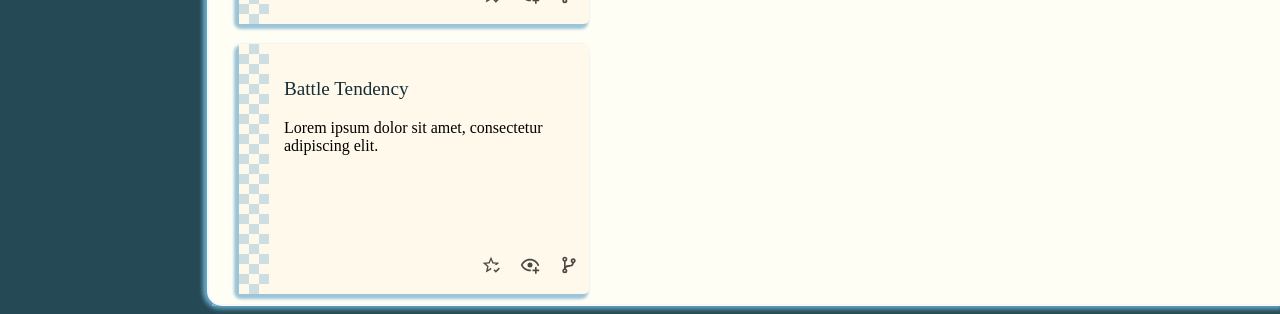
==== commit 651d73ce: "made some elements responsive" ====
--- a/base.html
+++ b/base.html
@@ -5,29 +5,57 @@
     <meta name="viewport" content="width=device-width, initial-scale=1.0">
     <title>Dashboard</title>
     <link rel="stylesheet" href="style.css">
+    <script defer src="script.js"></script>
    
 </head>
 <body>
-    <div id="main-container">
+    
         <div id="sidebar">
             <div id="icon">
-                <img src="view-dashboard.svg" alt="dashboard icon">
+                <img src="icons/view-dashboard.svg" alt="dashboard icon">
                 <p id="title">Dashboard</p>
 
             </div>
             <div id="general-btns">
-                <button>Home</button>
-                <button>Profile</button>
-                <button>Messages</button>
-                <button>History</button>
-                <button>Tasks</button>
-                <button>Community</button>
+                <div class="side-btn-div clicked-side">
+                <img class="button-icon" src="icons/home.svg">
+                <button class="g-button">Home</button>
+                </div>
+                <div class="side-btn-div">
+                    <img class="button-icon" src="icons/profile.svg">
+                    <button class="g-button">Profile</button>
+                </div>
+                <div class="side-btn-div">
+                    <img class="button-icon"  src="icons/messages.svg">
+                    <button class="g-button">Messages</button>
+                </div>
+                <div class="side-btn-div">
+                    <img class="button-icon" src="icons/history.svg">
+                    <button class="g-button">History</button>
+                </div>
+                <div class="side-btn-div">
+                    <img class="button-icon" src="icons/tasks.svg">
+                    <button class="g-button">Tasks</button>
+                </div>
+                <div class="side-btn-div">
+                    <img class="button-icon" src="icons/community.svg">
+                    <button class="g-button">Community</button>
+                </div>
 
             </div>
             <div id="support-btns">
-                <button>Settings</button>
-                <button>Support</button>
-                <button>Privacy</button>
+                <div class="side-btn-div"
+                >
+                <img class="button-icon" src="icons/settings.svg">
+                <button class="s-button">Settings</button>
+                </div>
+                <div class="side-btn-div">
+                    <img class="button-icon" src="icons/support.svg">
+                    <button class="s-button">Support</button
+                    ></div>
+                <div class="side-btn-div">
+                    <img class="button-icon" src="icons/support.svg">
+                    <button class="s-button">Privacy</button></div>
 
             </div>
         
@@ -35,22 +63,22 @@
         <div id="content">
             <div id="search">
                 <div id="search-sec">
-                    <img id="magnify" src="magnify.svg">
+                    <img id="magnify" src="icons/magnify.svg">
                     <search id="search-box">
                         <input placeholder="Search" type="search" id="search-in">
                     </search>
                 </div>
             <div id="search-icons">
-                <img id="bell" src="bell-ring-outline.svg">
-                <img id="profile" src="bruno.jpeg">
-                <p id="profile-name">Bruno Bucceirati</p>
+                <img id="bell" src="icons/bell-ring-outline.svg">
+                <img id="profile" src="images/bruno.jpeg">
+                <p id="profile-name">Bruno Bucciarati</p>
                 
 
             </div>
             </div>
             <div id="welcome">
                 <div id="welcome-info">
-                    <img id="welcome-image" src="bruno.jpeg">
+                    <img id="welcome-image" src="images/bruno.jpeg">
                     <p id="hi">Hi there, </p>
                     <p id="welcome-name"> Bruno Bucciarati (@Bruno)</p>
                 </div>
@@ -72,61 +100,83 @@
                             Lorem ipsum dolor sit amet, consectetur adipiscing elit. 
                         </p>
                         </div>
-                        <div class="card-icons">bbbbbbbb</div>
-                        
-
-                    </div>
-                    <div class="project-card">
-                        <div class="card-decor"></div>
-                        <div class="card-content">
-                        <p class="project-heading"> Golden Wind</p>
-                        <p class="project-body">
-                            Lorem ipsum dolor sit amet, consectetur adipiscing elit. 
-                        </p>
-                        </div>
-                        <div class="card-icons"></div>
-                        
-                    </div>
-                    <div class="project-card">
-                        <div class="card-decor"></div>
-                        <div class="card-content">
-                        <p class="project-heading"> Golden Wind</p>
+                        <div class="card-icons"> <img class="card-img" src="icons/star-check-outline.svg">
+                            <img class="card-img" src="icons/eye-plus-outline.svg">
+                            <img class="card-img" src="icons/source-branch.svg" ></div>
+                        
+
+                    </div>
+                    <div class="project-card">
+                        <div class="card-decor"></div>
+                        <div class="card-content">
+                        <p class="project-heading"> Steel Ball Run</p>
+                        <p class="project-body">
+                            Lorem ipsum dolor sit amet, consectetur adipiscing elit. 
+                        </p>
+                        </div>
+                        <div class="card-icons">
+                             <img class="card-img" src="icons/star-check-outline.svg">
+                            <img class="card-img" src="icons/eye-plus-outline.svg">
+                            <img class="card-img" src="icons/source-branch.svg" >
+                        </div>
+                        
+                    </div>
+                    <div class="project-card">
+                        <div class="card-decor"></div>
+                        <div class="card-content">
+                        <p class="project-heading"> Stone Ocean</p>
                         <p class="project-body">
                             Lorem ipsum dolor sit amet, consectetur adipiscing elit. </p>
                         </div>
-                        <div class="card-icons"></div>
-                        
-                    </div>
-                    <div class="project-card">
-                        <div class="card-decor"></div>
-                        <div class="card-content">
-                        <p class="project-heading"> Golden Wind</p>
-                        <p class="project-body">
-                            Lorem ipsum dolor sit amet, consectetur adipiscing elit. 
-                        </p>
-                        </div>
-                        <div class="card-icons"></div>
-                        
-                    </div>
-                    <div class="project-card">
-                        <div class="card-decor"></div>
-                        <div class="card-content">
-                        <p class="project-heading"> Golden Wind</p>
-                        <p class="project-body">
-                            Lorem ipsum dolor sit amet, consectetur adipiscing elit. 
-                        </p>
-                        </div>
-                        <div class="card-icons"></div>
-                        
-                    </div>
-                    <div class="project-card">
-                        <div class="card-decor"></div>
-                        <div class="card-content">
-                        <p class="project-heading"> Golden Wind</p>
+                        <div class="card-icons">
+                            <img class="card-img" src="icons/star-check-outline.svg">
+                            <img class="card-img" src="icons/eye-plus-outline.svg">
+                            <img class="card-img" src="icons/source-branch.svg" >
+                        </div>
+                        
+                    </div>
+                    <div class="project-card">
+                        <div class="card-decor"></div>
+                        <div class="card-content">
+                        <p class="project-heading"> Diamond is Unbreakable</p>
+                        <p class="project-body">
+                            Lorem ipsum dolor sit amet, consectetur adipiscing elit. 
+                        </p>
+                        </div>
+                        <div class="card-icons">
+                             <img class="card-img" src="icons/star-check-outline.svg">
+                            <img class="card-img" src="icons/eye-plus-outline.svg">
+                            <img class="card-img" src="icons/source-branch.svg" >
+                        </div>
+                        
+                    </div>
+                    <div class="project-card">
+                        <div class="card-decor"></div>
+                        <div class="card-content">
+                        <p class="project-heading"> Phantom Blood</p>
+                        <p class="project-body">
+                            Lorem ipsum dolor sit amet, consectetur adipiscing elit. 
+                        </p>
+                        </div>
+                        <div class="card-icons">
+                             <img class="card-img" src="icons/star-check-outline.svg">
+                            <img class="card-img" src="icons/eye-plus-outline.svg">
+                            <img class="card-img" src="icons/source-branch.svg" >
+                        </div>
+                        
+                    </div>
+                    <div class="project-card">
+                        <div class="card-decor"></div>
+                        <div class="card-content">
+                        <p class="project-heading"> Battle Tendency</p>
                         <p class="project-body">
                             Lorem ipsum dolor sit amet, consectetur adipiscing elit. </p>
                         </div>
-                        <div class="card-icons"></div>
+                        <div class="card-icons">
+                             <img class="card-img" src="icons/star-check-outline.svg">
+                            <img class="card-img" src="icons/eye-plus-outline.svg">
+                            <img class="card-img" src="icons/source-branch.svg" >
+                        </div>
                         
                     </div>
 
@@ -137,7 +187,7 @@
                 <div  class="section-title">Announcements</div>
                 <div id="ann-content">
                     <div class="ann-item">
-                        <p class="ann-heading">Bruno Buccerati new Capo</p>
+                        <p class="ann-heading">Spinning Spinning (⊙_◎) </p>
                         <p class="ann-body">
                             Lorem ipsum dolor sit amet, consectetur adipiscing elit
                             Lorem ipsum dolor sit amet, consectetur adipiscing elit
@@ -146,7 +196,7 @@
                         </p>
                     </div>
                     <div class="ann-item">
-                        <p class="ann-heading">Dirty Deeds done dirt cheap</p>
+                        <p class="ann-heading">Dirty Deeds Done Dirt Cheap ヽ(°〇°)ﾉ</p>
                         <p class="ann-body">
                             Lorem ipsum dolor sit amet, consectetur adipiscing elit
                             Lorem ipsum dolor sit amet, consectetur adipiscing elit
@@ -156,7 +206,7 @@
                         </p>
                     </div>
                     <div class="ann-item">
-                        <p class="ann-heading">Mistaaaa~~</p>
+                        <p class="ann-heading">Mistaaaa~~(⌒‿⌒)</p>
                         <p class="ann-body">
                             Lorem ipsum dolor sit amet, consectetur adipiscing elit
                             Lorem ipsum dolor sit amet, consectetur adipiscing elit
@@ -170,28 +220,28 @@
                 <div class="section-title">Trending</div>
                 <div id="trending-content">
                     <div class="trend-grid">
-                        <img class="trend-image" src="guido mista.jpeg" alt="">
+                        <img class="trend-image" src="images/guido mista.jpeg" alt="">
                         <p class="trend-at">@SexPistols</p>
                         <p class="trend-name">Guido Mista</p>
                     </div>
                     <div class="trend-grid">
-                        <img class="trend-image" src="trish.jpeg" alt="">
+                        <img class="trend-image" src="images/trish.jpeg" alt="">
                         <p class="trend-at">@SpiceGirl</p>
                         <p class="trend-name">Trish Una</p>
                     </div>
                     <div class="trend-grid">
-                        <img class="trend-image" src="bruno.jpeg" alt="">
+                        <img class="trend-image" src="images/bruno.jpeg" alt="">
                         <p class="trend-at">@StickyFingers</p>
                         <p class="trend-name">Bruno Bucciarati</p>
                     </div>
                     <div class="trend-grid">
-                        <img class="trend-image" src="giorno.jpg" alt="">
+                        <img class="trend-image" src="images/giorno.jpg" alt="">
                         <p class="trend-at">@GoldenExperience</p>
                         <p class="trend-name">Giorno Giovanna </p>
                     </div>
                 </div>
             </div>
         </div>
-    </div>
+    
 </body>
 </html>
--- a/style.css
+++ b/style.css
@@ -1,22 +1,26 @@
+
 :root{
     --background-color:rgb(255, 254, 245);
     --card-bkg-col:rgb(255, 249, 235);
-    --important-text:#320A28;
+    --important-text:#172e35;
     --main-blue:rgb(155,196,216);
     --other-blue:rgb(155,196,216);
     --dark-blue:rgb(102, 165, 195);
     --main-yellow:rgb(248, 201, 96);
     --main-whitish:rgb(245, 247, 252);
     --shadow-col:rgb(229, 227, 214);
-    --side-bkg:#511730;
-    --side-btn-col:var(--card-bkg-col);
-    --section-title-col:#1D3557;
-};
-html{
-    background-color: var(--main-blue);
-}
-
-#main-container{
+    --side-bkg:rgb(37, 73, 85);
+    --side-btn-col:#d9d8d0;
+    --section-title-col:#336575;
+    --bottom-line-top:#386e80;
+    background-color: var(--side-bkg);
+   
+}
+#icon:hover, #welcome-buttons > button:hover, .project-card:hover {
+    cursor: pointer;
+}
+
+body{
     position: relative;
     background-color: var(--background-color);
     min-width: 100vw;
@@ -35,7 +39,7 @@
                         "general-buttons"
                         "."
                         "support-buttons";
-    padding-right: 60px;
+    
     padding-top: 30px;
                         
 }
@@ -47,12 +51,55 @@
     gap: 10px;
     justify-content: flex-start;
 }
-#general-btns > button, #support-btns >button{
+#icon{
+    padding-right: 40px;
+}
+#icon:hover{
+    color: var(--main-whitish);
+}
+.g-button, .s-button{
     background-color:var(--side-bkg) ;
     border: none;
     color: var(--side-btn-col);
     font-size: 1.1rem;
 }
+.side-btn-div{
+    margin-bottom: 10px;
+    padding-left: 30px;
+    display: flex;
+    flex-flow: row;
+    gap: 10px;
+    box-sizing: border-box;
+    transition:all 200ms ;
+    
+}
+
+.side-btn-div:hover, .clicked-side {
+    background-color: var(--important-text);
+    padding-top: 5px;
+    padding-bottom: 10px;
+    height: 40px;
+    margin-left: 10px;
+    border-top-left-radius: 15px;
+    border-bottom-left-radius:15px ;
+    box-shadow: -2px 1px 3px 0 var(--main-blue);
+   
+    
+}
+
+.side-btn-div > *{
+    margin: 0;
+    background-color: inherit;
+
+}
+
+.button-icon{
+    height: 25px;
+    width: 25px;
+    
+    
+    
+}
 #support-btns{
     grid-area: support-buttons;
     
@@ -77,7 +124,8 @@
 }
 #content{
     border: 2px solid var(--main-whitish);
-    box-shadow: -2px 2px 5px 1px var(--dark-blue);
+    box-shadow: -2px 2px 5px 1px var(--dark-blue),
+                -2px -2px 5px 1px var(--dark-blue);
     position: relative;
     z-index: 2;
     right: 5px;
@@ -101,12 +149,12 @@
 .section-title{
     color: var(--section-title-col);
     font-size: 1.5rem;
-    font-weight:bolder;
+    margin-bottom: 20px;
+    font-weight: bolder;
 }
 #search{
     margin-top: 30px;
-    
-    
+
     display: grid;
     grid-template-columns: 1fr max-content;
    
@@ -137,7 +185,7 @@
     width: 100%;
     border-radius: 8px;
     border-color: var(--main-yellow);
-    color: var(--dark-blue);
+    color: var(--section-title-col);
     background-color: var(--card-bkg-col);
     
 }
@@ -162,10 +210,11 @@
     margin-right:10px ;
 }
 #welcome{
+    margin-top: 20px;
     grid-area: welcome;
     display: grid;
     grid-template-columns: repeat(2,minmax(min-content,1fr));
-    border-bottom: 2px solid var(--dark-blue);
+    border-bottom: 2px solid var(--bottom-line-top);
     gap: 10px;
     
     
@@ -178,16 +227,19 @@
                         "wel-image name";
     padding-left:15px;
     column-gap: 10px;
+    font-family: var(--important-font-family);
+    
+    
 }
 #hi{
-    
+    font-size: 1rem;
     grid-area: hi;
     
 }
 #welcome-name{
-    font-weight: 300;
     font-size: 1.5rem;
     grid-area: name;
+    
 }
 
 #welcome-image{
@@ -211,15 +263,33 @@
     color: var(--main-yellow);
     background-color: var(--background-color);
     border: 2px solid var(--main-yellow);
-    box-shadow: 3px 3px 0 2px var(--shadow-col);
+    box-shadow: 3px 3px 0 0 var(--shadow-col);
     height: 30px;
     border-radius: 10px;
+    
     min-width:50px;
-    max-width:100px;
-
-
-    
-}
+    max-width:100px;  
+    transition:all 100ms ;
+}
+
+#welcome-buttons > button:hover, #welcome-buttons > button:focus{
+    background-color: var(--main-yellow);
+    color: var(--card-bkg-col);
+    
+    
+    
+    
+
+    
+}
+ #welcome-buttons > button:focus{
+    box-shadow: inset 3px 3px var(--card-bkg-col),
+                inset -3px -3px var(--card-bkg-col)
+    ;
+   
+   
+
+ }
 #announcements,#trending,#projects{
     display: grid;
     grid-template-rows: max-content 1fr ;
@@ -243,8 +313,8 @@
 .project-card{
     
     max-width: 350px;
-    min-height: 150px;
-    height: 350px;
+    min-height:max-content;
+    height: 250px;
     
     margin: 0;
     background-color: var(--card-bkg-col);
@@ -262,6 +332,10 @@
     gap: 15px;
     
 }
+.project-card:hover{
+    padding: 3px;
+    border:3px solid var(--main-whitish);
+}
 .card-decor{
    
     grid-area: decor;
@@ -286,8 +360,23 @@
 .card-icons{
    grid-area: icons;
    justify-self: right;
+   
+   margin-bottom: 15px;
+   margin-right: 10px;
+   
+
 
      
+}
+.card-img{
+    width: 20px;
+    height: 20px;
+    opacity: 0.7;
+    margin-left: 15px;
+}
+.card-img:hover, #search-in:hover{
+    opacity: 1;
+    padding: 5px;
 }
 
 #ann-content, #trending-content{
@@ -318,13 +407,14 @@
     flex: 1;
 }
 .ann-heading{
-    font-weight: bolder;   
+      font-weight: bolder;
     
 }
 
 #trending{
     height: max-content;
     grid-area: trending;
+    margin-top: 25px;
    
 }
 
